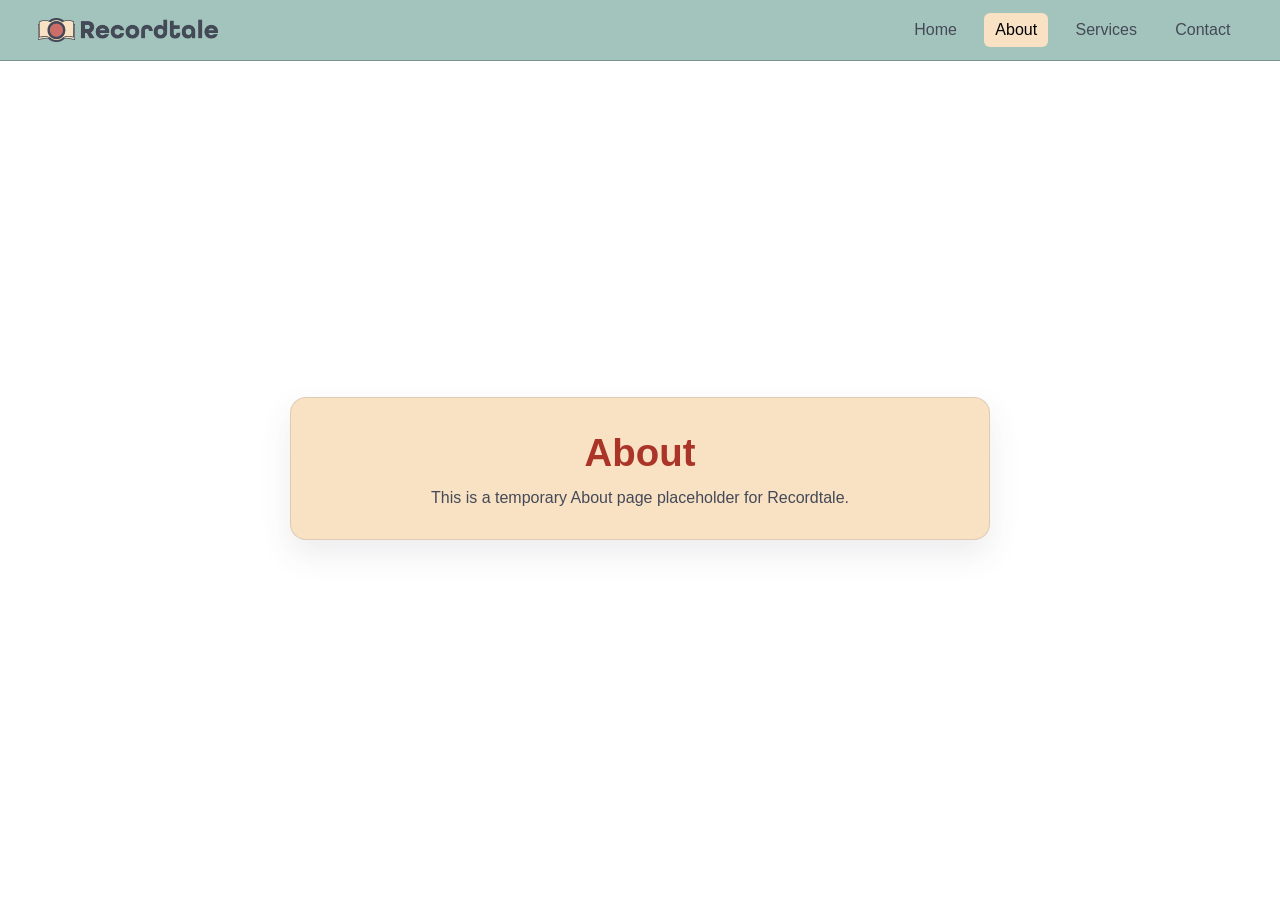
==== about.html @ f3908804 "Initial Recordtale landing page" ====
﻿<!DOCTYPE html>
<html lang="en">
<head>
  <meta charset="UTF-8" />
  <meta name="viewport" content="width=device-width, initial-scale=1.0" />
  <title>Recordtale | About</title>
  <link rel="stylesheet" href="styles.css" />
</head>
<body>
  <header class="site-header">
    <div class="container nav-wrap">
      <a class="logo" href="index.html" aria-label="Recordtale Home">
        <img src="logo.png" alt="Recordtale Logo" />
      </a>
      <button class="menu-toggle" aria-expanded="false" aria-controls="mobile-nav" aria-label="Toggle navigation">
        <span></span><span></span><span></span>
      </button>
      <nav class="desktop-nav" aria-label="Primary">
        <a href="index.html">Home</a>
        <a href="about.html" class="active">About</a>
        <a href="services.html">Services</a>
        <a href="contact.html">Contact</a>
      </nav>
    </div>
    <nav id="mobile-nav" class="mobile-nav" aria-label="Mobile primary">
      <a href="index.html">Home</a>
      <a href="about.html" class="active">About</a>
      <a href="services.html">Services</a>
      <a href="contact.html">Contact</a>
    </nav>
  </header>

  <main class="placeholder-main">
    <section class="placeholder-panel">
      <h1 class="placeholder-title">About</h1>
      <p class="placeholder-text">This is a temporary About page placeholder for Recordtale.</p>
    </section>
  </main>

  <script>
    const toggleButton = document.querySelector('.menu-toggle');
    const mobileNav = document.getElementById('mobile-nav');
    toggleButton.addEventListener('click', () => {
      const isExpanded = toggleButton.getAttribute('aria-expanded') === 'true';
      toggleButton.setAttribute('aria-expanded', String(!isExpanded));
      mobileNav.classList.toggle('open');
    });
  </script>
</body>
</html>
---- styles.css ----
﻿:root {
  --ash-grey: #a3c4bc;
  --black: #000000;
  --charcoal-blue: #444957;
  --brick-red: #ab3428;
  --champagne-mist: #f9e2c4;

  --gradient-brand: linear-gradient(135deg, #f9e2c4 0%, #a3c4bc 45%, #444957 100%);
}

* {
  box-sizing: border-box;
}

html,
body {
  margin: 0;
  padding: 0;
}

body {
  color: var(--charcoal-blue);
  background: #ffffff;

  /* TODO: Replace body font when final brand typography is ready */
  font-family: Arial, sans-serif;
}

img {
  display: block;
  max-width: 100%;
}

.container {
  width: min(1400px, 94vw);
  margin-inline: auto;
}

.site-header {
  position: sticky;
  top: 0;
  z-index: 50;
  background: var(--ash-grey);
  backdrop-filter: blur(4px);
  border-bottom: 1px solid rgba(0, 0, 0, 0.25);
}

.nav-wrap {
  display: flex;
  align-items: center;
  justify-content: space-between;
  gap: 1rem;
  padding: 0.8rem 0;
}

.logo img {
  width: 180px;
  height: auto;
}

.desktop-nav {
  display: flex;
  align-items: center;
  gap: 1rem;
}

.desktop-nav a,
.mobile-nav a {
  text-decoration: none;
  color: var(--charcoal-blue);
  padding: 0.5rem 0.7rem;
  border-radius: 6px;
  transition: background-color 160ms ease, color 160ms ease;
}

.desktop-nav a:hover,
.mobile-nav a:hover,
.desktop-nav a.active,
.mobile-nav a.active {
  background: var(--champagne-mist);
  color: var(--black);
}

.menu-toggle {
  display: none;
  border: 1px solid rgba(68, 73, 87, 0.3);
  background: transparent;
  border-radius: 8px;
  width: 42px;
  height: 42px;
  padding: 8px;
  cursor: pointer;
}

.menu-toggle span {
  display: block;
  height: 3px;
  width: 100%;
  border-radius: 4px;
  background: var(--champagne-mist);
  margin: 4px 0;
}

.mobile-nav {
  display: none;
  flex-direction: column;
  gap: 0.35rem;
  padding: 0 4vw 0.9rem;
}

.mobile-nav.open {
  display: flex;
}

.hero {
  padding: 2rem 0 3rem;
}

.content {
  text-align: center;
}

h1,
h2,
.placeholder-title {
  margin: 0;
  line-height: 1.2;

  /* TODO: Replace heading font when final brand typography is ready */
  font-family: 'Arial Black', Arial, sans-serif;
}

h1 {
  color: var(--charcoal-blue);
  font-size: clamp(2rem, 4.5vw, 3.1rem);
}

.subheading {
  margin: 1rem auto 2rem;
  max-width: 700px;
  font-size: clamp(1rem, 2vw, 1.2rem);
}

.media-grid {
  display: grid;
  grid-template-columns: 2.5fr 4.5fr;
  gap: 1.25rem;
  text-align: left;
}

.card {
  border-radius: 16px;
  padding: 1rem;
  background: var(--champagne-mist);
  box-shadow: 0 14px 32px rgba(68, 73, 87, 0.12);
  border: 1px solid rgba(68, 73, 87, 0.09);
}

.card h2 {
  margin-bottom: 0.9rem;
  color: var(--charcoal-blue);
  font-size: 1.2rem;
  text-align: center;
}

.video-frame {
  margin-inline: auto;
  width: min(100%, 420px);
  aspect-ratio: 9 / 16;
  border-radius: 12px;
  overflow: hidden;
  border: 2px solid var(--ash-grey);
  background: var(--gradient-brand);
}

.video-frame iframe {
  width: 100%;
  height: 100%;
  border: 0;
}

.calendly-card .calendly-inline-widget {
  width: 100%;
  min-width: 0;
  height: 700px;
}

.placeholder-main {
  padding: 4rem 0;
  min-height: calc(100dvh - 84px);
  display: grid;
  place-items: center;
}

.placeholder-panel {
  width: min(700px, 92vw);
  text-align: center;
  padding: 2rem;
  border-radius: 16px;
  background: var(--champagne-mist);
  border: 1px solid rgba(68, 73, 87, 0.15);
  box-shadow: 0 14px 32px rgba(68, 73, 87, 0.1);
}

.placeholder-title {
  color: var(--brick-red);
  font-size: clamp(1.8rem, 4vw, 2.4rem);
  margin-bottom: 0.8rem;
}

.placeholder-text {
  margin: 0;
  font-size: 1rem;
}

@media (max-width: 900px) {
  .media-grid {
    grid-template-columns: 1fr;
  }

  .video-frame {
    width: min(100%, 360px);
  }
}

@media (max-width: 760px) {
  .desktop-nav {
    display: none;
  }

  .menu-toggle {
    display: inline-block;
  }

  .hero {
    padding-top: 1.4rem;
  }

  .subheading {
    margin-bottom: 1.5rem;
  }

  .card {
    padding: 0.85rem;
  }

  .calendly-card .calendly-inline-widget {
    height: 620px;
  }
}
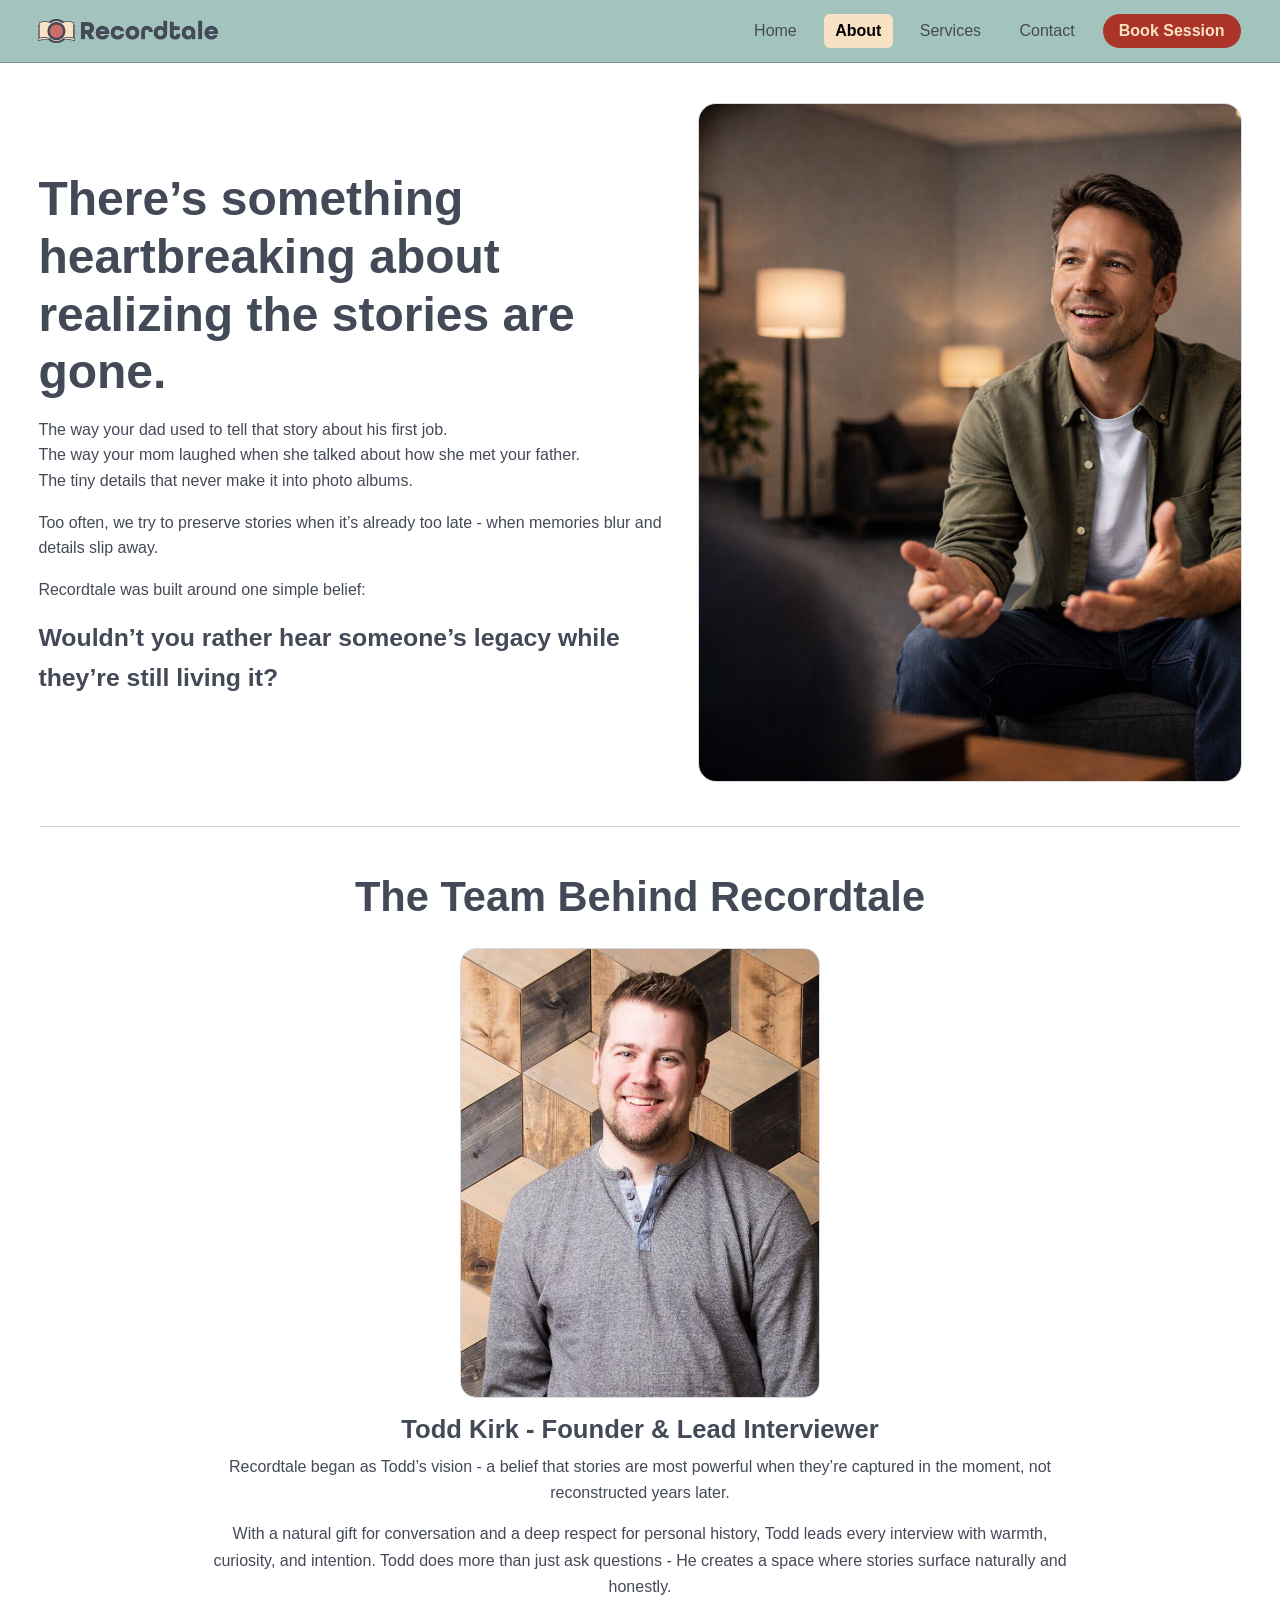
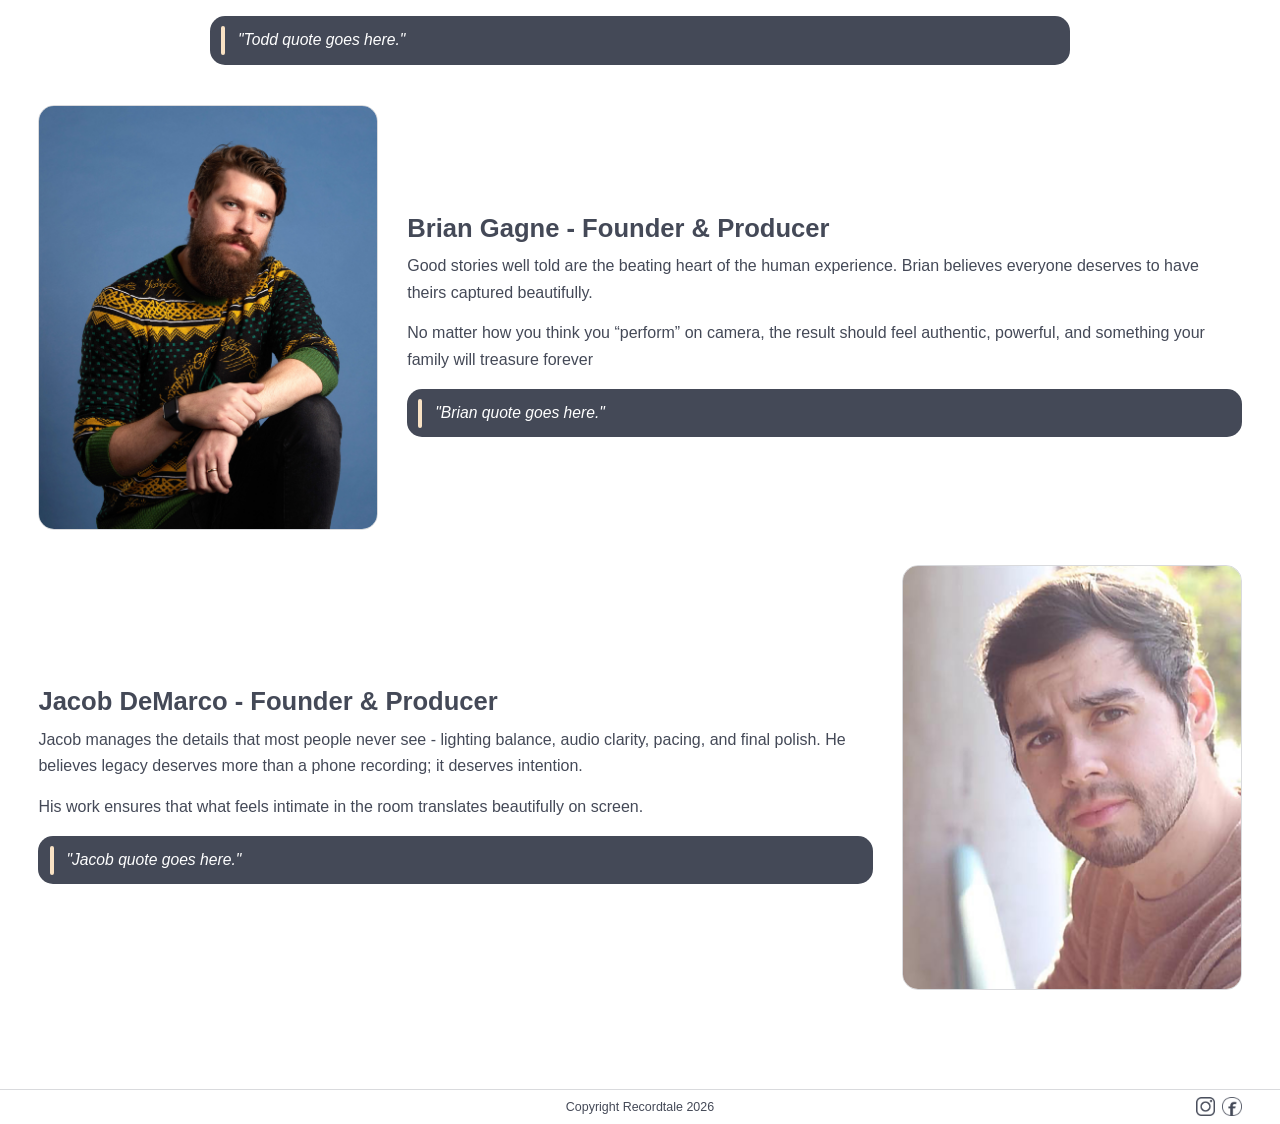
==== commit a1ba4db6: "Refactor shared layout, unify typography, and update site pages" ====
--- a/about.html
+++ b/about.html
@@ -6,47 +6,65 @@
   <title>Recordtale | About</title>
   <link rel="stylesheet" href="styles.css" />
 </head>
-<body>
-  <header class="site-header">
-    <div class="container nav-wrap">
-      <a class="logo" href="index.html" aria-label="Recordtale Home">
-        <img src="logo.png" alt="Recordtale Logo" />
-      </a>
-      <button class="menu-toggle" aria-expanded="false" aria-controls="mobile-nav" aria-label="Toggle navigation">
-        <span></span><span></span><span></span>
-      </button>
-      <nav class="desktop-nav" aria-label="Primary">
-        <a href="index.html">Home</a>
-        <a href="about.html" class="active">About</a>
-        <a href="services.html">Services</a>
-        <a href="contact.html">Contact</a>
-      </nav>
-    </div>
-    <nav id="mobile-nav" class="mobile-nav" aria-label="Mobile primary">
-      <a href="index.html">Home</a>
-      <a href="about.html" class="active">About</a>
-      <a href="services.html">Services</a>
-      <a href="contact.html">Contact</a>
-    </nav>
-  </header>
+<body data-page="about">
+  <header id="site-header"></header>
 
-  <main class="placeholder-main">
-    <section class="placeholder-panel">
-      <h1 class="placeholder-title">About</h1>
-      <p class="placeholder-text">This is a temporary About page placeholder for Recordtale.</p>
+  <main class="about-main">
+    <section class="container about-section about-story-grid">
+      <div class="about-copy">
+        <h1 class="about-heading">There&rsquo;s something heartbreaking about realizing the stories are gone.</h1>
+        <p>The way your dad used to tell that story about his first job.<br />The way your mom laughed when she talked about how she met your father.<br />The tiny details that never make it into photo albums.</p>
+        <p>Too often, we try to preserve stories when it&rsquo;s already too late - when memories blur and details slip away.</p>
+        <p>Recordtale was built around one simple belief:</p>
+        <p class="about-belief">Wouldn&rsquo;t you rather hear someone&rsquo;s legacy while they&rsquo;re still living it?</p>
+      </div>
+      <div class="about-image-wrap">
+        <img src="assets/ExampleImage1.png" alt="Recordtale story image" class="about-image" />
+      </div>
+    </section>
+
+    <hr class="about-divider" />
+
+    <section class="container about-section about-team">
+      <h2 class="team-heading">The Team Behind Recordtale</h2>
+
+      <article class="founder founder-center">
+        <img src="assets/Todd.jpg" alt="Todd Kirk portrait" class="founder-image founder-image-todd-small" />
+        <h3>Todd Kirk - Founder &amp; Lead Interviewer</h3>
+        <p>Recordtale began as Todd&rsquo;s vision - a belief that stories are most powerful when they&rsquo;re captured in the moment, not reconstructed years later.</p>
+        <p>With a natural gift for conversation and a deep respect for personal history, Todd leads every interview with warmth, curiosity, and intention. Todd does more than just ask questions - He creates a space where stories surface naturally and honestly.</p>
+        <blockquote class="founder-quote">"Todd quote goes here."</blockquote>
+      </article>
+
+      <article class="founder founder-row">
+        <img src="assets/Brian.jpg" alt="Brian portrait" class="founder-image" />
+        <div class="founder-copy">
+          <h3>Brian Gagne - Founder &amp; Producer</h3>
+          <p>Good stories well told are the beating heart of the human experience. Brian believes everyone deserves to have theirs captured beautifully.</p>
+          <p>No matter how you think you “perform” on camera, the result should feel authentic, powerful, and something your family will treasure forever</p>
+          <blockquote class="founder-quote">"Brian quote goes here."</blockquote>
+        </div>
+      </article>
+
+      <article class="founder founder-row reverse">
+        <div class="founder-copy">
+          <h3>Jacob DeMarco - Founder &amp; Producer</h3>
+          <p>Jacob manages the details that most people never see - lighting balance, audio clarity, pacing, and final polish. He believes legacy deserves more than a phone recording; it deserves intention.</p>
+          <p>His work ensures that what feels intimate in the room translates beautifully on screen.</p>
+          <blockquote class="founder-quote">"Jacob quote goes here."</blockquote>
+        </div>
+        <img src="assets/Jacob.jpg" alt="Jacob portrait" class="founder-image" />
+      </article>
     </section>
   </main>
-
-  <script>
-    const toggleButton = document.querySelector('.menu-toggle');
-    const mobileNav = document.getElementById('mobile-nav');
-    toggleButton.addEventListener('click', () => {
-      const isExpanded = toggleButton.getAttribute('aria-expanded') === 'true';
-      toggleButton.setAttribute('aria-expanded', String(!isExpanded));
-      mobileNav.classList.toggle('open');
-    });
-  </script>
+  <footer id="site-footer"></footer>
+    <script src="shared-layout.js"></script>
 </body>
 </html>
 
 
+
+
+
+
+
--- a/styles.css
+++ b/styles.css
@@ -4,6 +4,8 @@
   --charcoal-blue: #444957;
   --brick-red: #ab3428;
   --champagne-mist: #f9e2c4;
+  --font-body: 'Segoe UI', Arial, sans-serif;
+  --font-heading: 'All Round Gothic', 'Segoe UI', Arial, sans-serif;
 
   --gradient-brand: linear-gradient(135deg, #f9e2c4 0%, #a3c4bc 45%, #444957 100%);
 }
@@ -23,7 +25,7 @@
   background: #ffffff;
 
   /* TODO: Replace body font when final brand typography is ready */
-  font-family: Arial, sans-serif;
+  font-family: var(--font-body);
 }
 
 img {
@@ -79,6 +81,11 @@
 .mobile-nav a.active {
   background: var(--champagne-mist);
   color: var(--black);
+}
+
+.desktop-nav a.active,
+.mobile-nav a.active {
+  font-weight: 700;
 }
 
 .menu-toggle {
@@ -122,12 +129,12 @@
 
 h1,
 h2,
+h3,
 .placeholder-title {
   margin: 0;
   line-height: 1.2;
 
-  /* TODO: Replace heading font when final brand typography is ready */
-  font-family: 'Arial Black', Arial, sans-serif;
+  font-family: var(--font-heading);
 }
 
 h1 {
@@ -254,3 +261,525 @@
 
 
 
+
+.home-hero {
+  padding: 3rem 0 4rem;
+}
+
+.home-hero-grid {
+  display: grid;
+  grid-template-columns: 1.1fr 1fr;
+  gap: 2rem;
+  align-items: center;
+}
+
+.home-copy {
+  text-align: left;
+}
+
+.home-copy .subheading {
+  margin: 1rem 0 0;
+  max-width: 780px;
+  font-size: clamp(1rem, 1.8vw, 1.25rem);
+}
+
+.home-cta {
+  display: inline-block;
+  margin-top: 1.4rem;
+  padding: 0.9rem 1.6rem;
+  border-radius: 999px;
+  background: var(--brick-red);
+  color: var(--champagne-mist);
+  border: 1px solid var(--ash-grey);
+  text-decoration: none;
+
+  /* TODO: Replace heading font when final brand typography is ready */
+  font-family: var(--font-heading);
+  font-weight: 700;
+  font-size: 1.1rem;
+  line-height: 1;
+}
+
+.home-cta:hover {
+  filter: brightness(0.95);
+}
+
+.home-media {
+  aspect-ratio: 16 / 10;
+  border-radius: 18px;
+  border: 2px dashed var(--ash-grey);
+  background: var(--champagne-mist);
+  display: grid;
+  place-items: center;
+  box-shadow: 0 14px 32px rgba(68, 73, 87, 0.12);
+  color: var(--charcoal-blue);
+  text-align: center;
+  padding: 1rem;
+
+  /* TODO: Replace body font when final brand typography is ready */
+  font-family: var(--font-body);
+  font-weight: 700;
+}
+
+.home-media-image {
+  width: 100%;
+  height: 100%;
+  object-fit: cover;
+  border-radius: 16px;
+}
+
+@media (max-width: 900px) {
+  .home-hero-grid {
+    grid-template-columns: 1fr;
+    gap: 1.5rem;
+  }
+
+  .home-copy {
+    text-align: center;
+  }
+
+  .home-copy .subheading {
+    margin-inline: auto;
+  }
+}
+
+.desktop-nav a.nav-cta {
+  margin-left: auto;
+  background: var(--brick-red);
+  color: var(--champagne-mist);
+  border: 1px solid var(--ash-grey);
+  border-radius: 999px;
+  padding: 0.5rem 1rem;
+  /* TODO: Replace heading font when final brand typography is ready */
+  font-family: var(--font-heading);
+  font-weight: 700;
+}
+
+.desktop-nav a.nav-cta:hover,
+.desktop-nav a.nav-cta.active {
+  background: var(--brick-red);
+  color: var(--champagne-mist);
+  border: 1px solid var(--ash-grey);
+}
+
+.desktop-nav a.nav-cta:hover {
+  filter: brightness(0.95);
+}
+
+.mobile-nav a.nav-cta {
+  background: var(--brick-red);
+  color: var(--champagne-mist);
+  border: 1px solid var(--ash-grey);
+  /* TODO: Replace heading font when final brand typography is ready */
+  font-family: var(--font-heading);
+  font-weight: 700;
+}
+
+.mobile-nav a.nav-cta:hover,
+.mobile-nav a.nav-cta.active {
+  background: var(--brick-red);
+  color: var(--champagne-mist);
+  border: 1px solid var(--ash-grey);
+}
+
+.mobile-nav a.nav-cta:hover {
+  filter: brightness(0.95);
+}
+
+.solo-calendly {
+  width: min(100%, 1100px);
+  min-width: 320px;
+  height: 900px;
+  margin: 0 auto;
+}
+
+@media (max-width: 760px) {
+  .solo-calendly {
+    height: 620px;
+  }
+}
+
+.about-main {
+  padding: 2.5rem 0 4rem;
+}
+
+.about-section {
+  margin: 0 auto;
+}
+
+.about-story-grid {
+  display: grid;
+  grid-template-columns: 1.15fr 1fr;
+  gap: 2.2rem;
+  align-items: center;
+}
+
+.about-heading {
+  margin-bottom: 1rem;
+  font-size: clamp(2rem, 4vw, 3rem);
+}
+
+.about-copy p {
+  margin: 0 0 1rem;
+  line-height: 1.6;
+}
+
+.about-belief {
+  font-size: clamp(1.2rem, 2.3vw, 1.55rem);
+  font-weight: 700;
+}
+
+.about-image-wrap {
+  display: grid;
+  place-items: center;
+}
+
+.about-image {
+  width: 100%;
+  max-width: 560px;
+  aspect-ratio: 4 / 5;
+  object-fit: cover;
+  border-radius: 18px;
+  border: 1px solid rgba(68, 73, 87, 0.2);
+}
+
+.about-divider {
+  width: min(1200px, 94vw);
+  border: 0;
+  border-top: 1px solid rgba(68, 73, 87, 0.25);
+  margin: 2.8rem auto;
+}
+
+.about-process {
+  text-align: center;
+}
+
+.about-process h2 {
+  font-size: clamp(1.8rem, 3.2vw, 2.5rem);
+  margin-bottom: 0.5rem;
+}
+
+.about-process h3 {
+  margin: 0 0 1.3rem;
+  font-size: clamp(1.2rem, 2vw, 1.6rem);
+}
+
+.about-process-copy {
+  width: min(760px, 92vw);
+  margin: 0 auto;
+  text-align: left;
+}
+
+.about-process-copy p {
+  margin: 0 0 1rem;
+  line-height: 1.65;
+}
+
+.services-lead {
+  font-weight: 700;
+  margin-bottom: 0.7rem;
+}
+
+.services-flow {
+  display: grid;
+  grid-template-columns: 1fr auto 1fr auto 1fr auto 1fr;
+  align-items: stretch;
+  gap: 0.6rem;
+}
+
+.flow-step {
+  position: relative;
+  border-radius: 12px;
+  background: var(--champagne-mist);
+  border: 1px solid rgba(68, 73, 87, 0.2);
+  padding: 0.8rem 0.7rem 0.7rem 2rem;
+  min-height: 92px;
+}
+
+.flow-step p {
+  margin: 0;
+  font-size: 0.9rem;
+  line-height: 1.35;
+}
+
+.step-number {
+  position: absolute;
+  top: 0.45rem;
+  left: 0.55rem;
+  font-family: var(--font-body);
+  font-weight: 700;
+  font-size: 1.2rem;
+  color: var(--brick-red);
+  line-height: 1;
+}
+
+.flow-arrow {
+  display: grid;
+  place-items: center;
+  color: var(--charcoal-blue);
+  font-size: 1.2rem;
+  font-weight: 700;
+}
+
+.about-process-copy ul {
+  margin: 0 0 1rem;
+  padding-left: 1.25rem;
+}
+
+.about-process-copy li {
+  margin-bottom: 0.6rem;
+  line-height: 1.5;
+}
+
+.about-result {
+  font-weight: 700;
+  font-size: 1.1rem;
+}
+
+.services-pricing {
+  text-align: center;
+}
+
+.services-pricing h2 {
+  margin-bottom: 0.5rem;
+  font-size: clamp(1.7rem, 3vw, 2.3rem);
+}
+
+.services-pricing-subheading {
+  margin: 0 auto 1.5rem;
+  max-width: 700px;
+}
+
+.pricing-grid {
+  display: grid;
+  grid-template-columns: repeat(3, minmax(0, 1fr));
+  gap: 1rem;
+  text-align: left;
+}
+
+.pricing-card {
+  border-radius: 15px;
+  padding: 1rem;
+  background: var(--champagne-mist);
+  border: 1px solid rgba(68, 73, 87, 0.15);
+  box-shadow: 0 10px 24px rgba(68, 73, 87, 0.08);
+}
+
+.pricing-card h3 {
+  margin: 0 0 0.5rem;
+  font-size: 1.25rem;
+}
+
+.pricing-price {
+  margin: 0;
+  font-family: var(--font-body);
+  font-weight: 700;
+  font-size: 2rem;
+  color: var(--brick-red);
+}
+
+.pricing-note {
+  margin: 0.3rem 0 0.9rem;
+  font-size: 0.92rem;
+  color: var(--charcoal-blue);
+}
+
+.pricing-card ul {
+  margin: 0;
+  padding-left: 1.15rem;
+}
+
+.pricing-card li {
+  margin-bottom: 0.5rem;
+  line-height: 1.45;
+}
+
+.pricing-card-featured {
+  border-color: var(--ash-grey);
+  box-shadow: 0 14px 30px rgba(68, 73, 87, 0.14);
+}
+
+.about-team {
+  text-align: center;
+}
+
+.team-heading {
+  margin-bottom: 1.6rem;
+  font-size: clamp(1.9rem, 3.4vw, 2.6rem);
+}
+
+.founder {
+  margin-bottom: 2.2rem;
+}
+
+.founder h3 {
+  margin: 1rem 0 0.6rem;
+  font-size: clamp(1.25rem, 2.1vw, 1.6rem);
+}
+
+.founder p {
+  margin: 0 0 0.9rem;
+  line-height: 1.65;
+}
+
+.founder-quote {
+  position: relative;
+  margin: 1rem 0 0;
+  padding: 0.75rem 1rem 0.75rem 1.75rem;
+  border-radius: 15px;
+  background: #444957;
+  color: #ffffff;
+  font-family: var(--font-body);
+  font-style: italic;
+  font-size: 0.98rem;
+  line-height: 1.55;
+}
+
+.founder-quote::before {
+  content: "";
+  position: absolute;
+  left: 0.7rem;
+  top: 0.6rem;
+  bottom: 0.6rem;
+  width: 4px;
+  border-radius: 999px;
+  background: #f9e2c4;
+}
+
+.founder-center {
+  width: min(860px, 94vw);
+  margin: 0 auto 2.5rem;
+}
+
+.founder-center .founder-image {
+  margin: 0 auto;
+}
+
+.founder-center .founder-quote {
+  text-align: left;
+}
+
+.founder-row {
+  display: grid;
+  grid-template-columns: minmax(220px, 340px) 1fr;
+  gap: 1.8rem;
+  align-items: center;
+  text-align: left;
+}
+
+.founder-row.reverse {
+  grid-template-columns: 1fr minmax(220px, 340px);
+}
+
+.founder-image {
+  width: 100%;
+  aspect-ratio: 4 / 5;
+  object-fit: cover;
+  border-radius: 16px;
+  border: 1px solid rgba(68, 73, 87, 0.2);
+}
+
+.founder-image-todd-small {
+  max-width: 360px;
+  margin: 0 auto;
+}
+
+@media (max-width: 1000px) {
+  .about-story-grid {
+    grid-template-columns: 1fr;
+  }
+
+  .about-image {
+    max-width: 500px;
+  }
+
+  .pricing-grid {
+    grid-template-columns: repeat(2, minmax(0, 1fr));
+  }
+
+  .services-flow {
+    grid-template-columns: 1fr 1fr;
+  }
+
+  .flow-arrow {
+    display: none;
+  }
+}
+
+@media (max-width: 900px) {
+  .founder-row,
+  .founder-row.reverse {
+    grid-template-columns: 1fr;
+    text-align: center;
+  }
+
+  .founder-row .founder-image,
+  .founder-row.reverse .founder-image {
+    margin: 0 auto;
+    max-width: 340px;
+  }
+
+  .pricing-grid {
+    grid-template-columns: 1fr;
+  }
+
+  .services-flow {
+    grid-template-columns: 1fr;
+  }
+}
+
+.site-footer {
+  border-top: 1px solid rgba(68, 73, 87, 0.2);
+  padding: 0.45rem 0;
+  background: #ffffff;
+}
+
+.footer-inner {
+  display: grid;
+  grid-template-columns: 1fr auto 1fr;
+  align-items: center;
+  gap: 0.5rem;
+}
+
+.footer-copy {
+  margin: 0;
+  text-align: center;
+  font-size: 0.78rem;
+  color: var(--charcoal-blue);
+}
+
+.footer-social {
+  display: flex;
+  justify-content: flex-end;
+  align-items: center;
+  gap: 0.45rem;
+}
+
+.footer-social a {
+  text-decoration: none;
+}
+
+.social-icon {
+  width: 1.2rem;
+  height: 1.2rem;
+  display: block;
+  object-fit: contain;
+}
+
+@media (max-width: 760px) {
+  .footer-inner {
+    grid-template-columns: 1fr;
+    justify-items: center;
+    gap: 0.3rem;
+  }
+
+  .footer-spacer {
+    display: none;
+  }
+
+  .footer-social {
+    justify-content: center;
+  }
+}
+
+
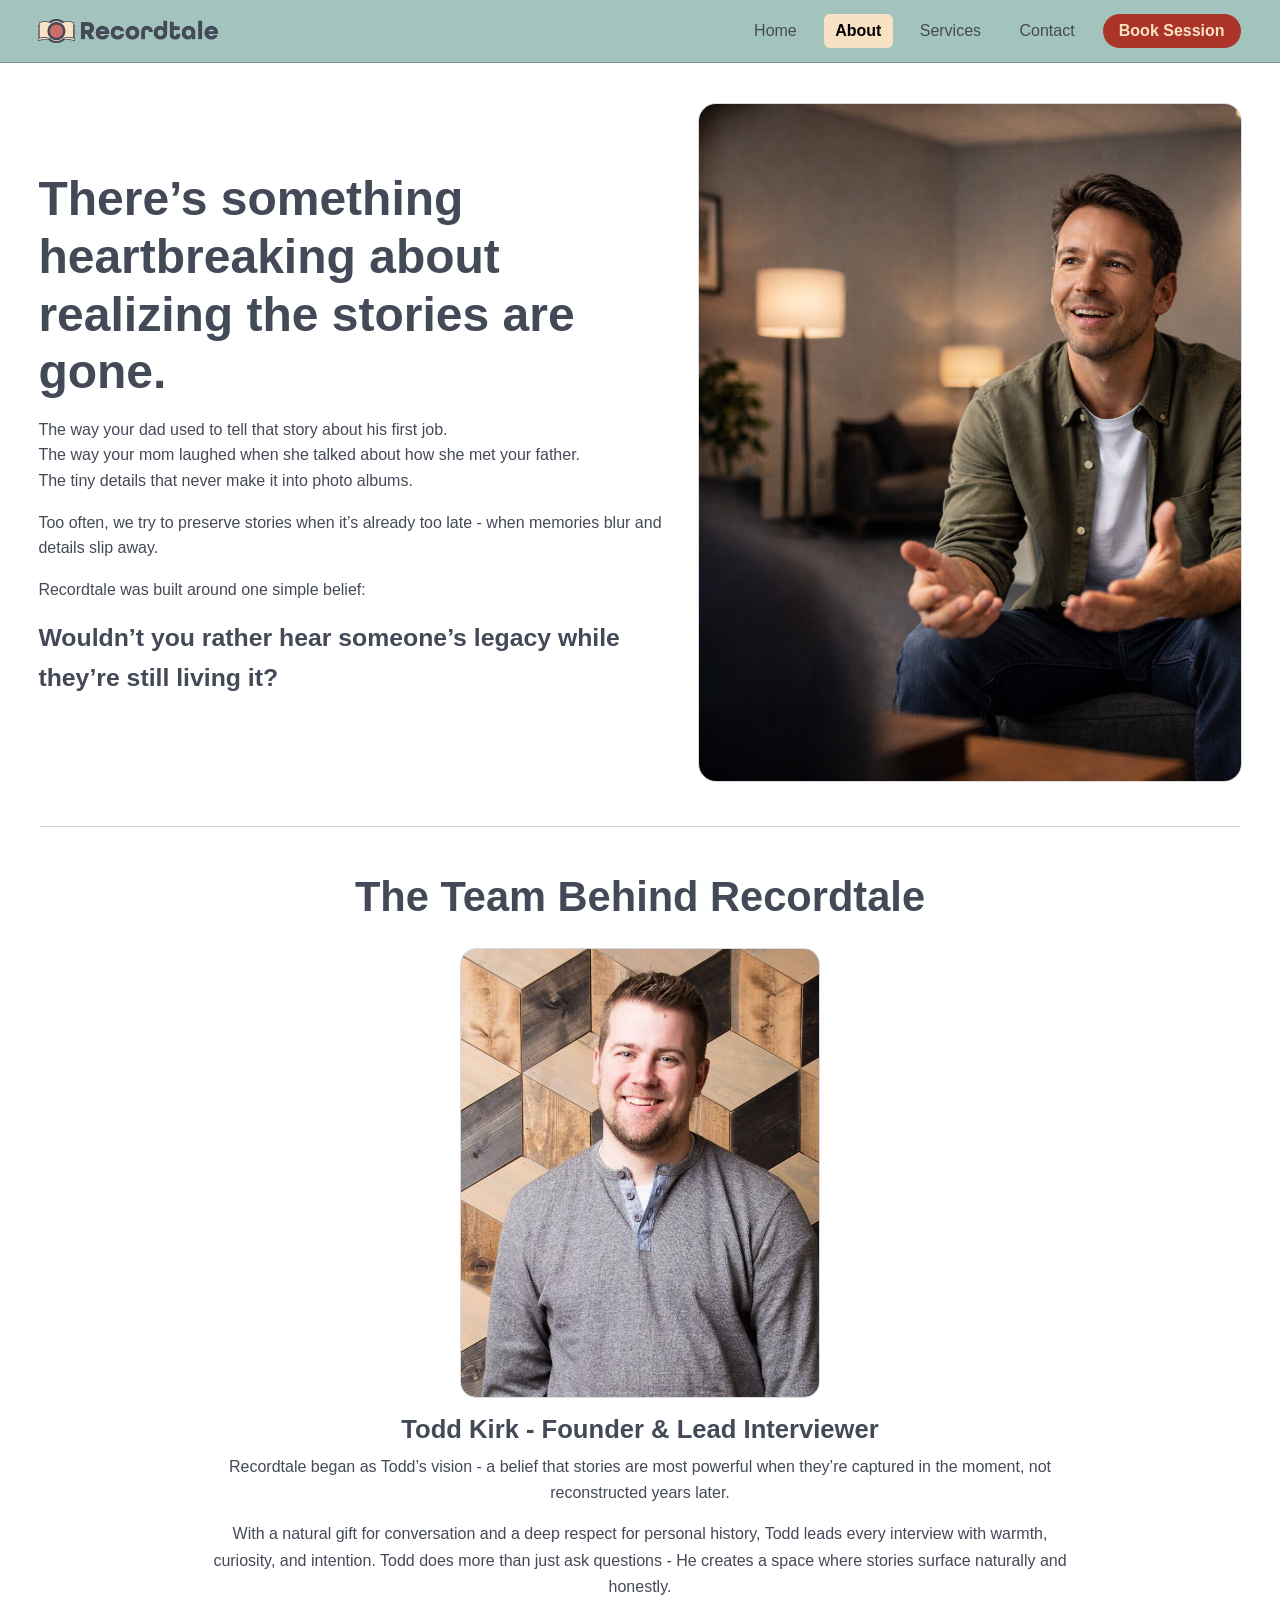
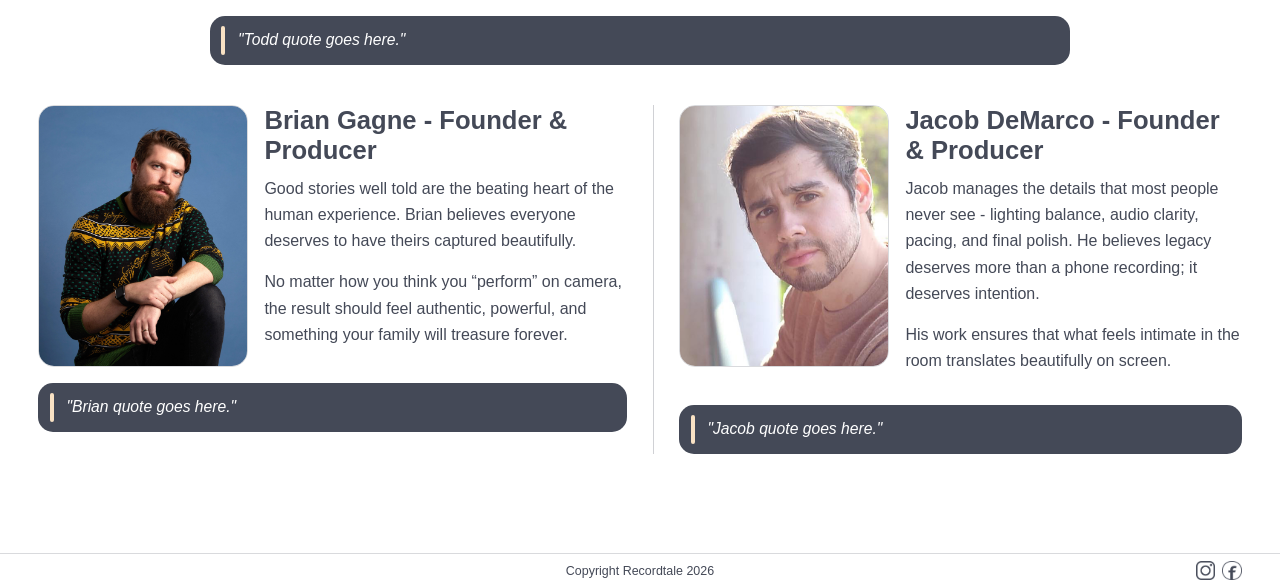
==== commit 87760d8d: "Refactor About founder duo layout with side-by-side profiles" ====
--- a/about.html
+++ b/about.html
@@ -36,25 +36,31 @@
         <blockquote class="founder-quote">"Todd quote goes here."</blockquote>
       </article>
 
-      <article class="founder founder-row">
-        <img src="assets/Brian.jpg" alt="Brian portrait" class="founder-image" />
-        <div class="founder-copy">
-          <h3>Brian Gagne - Founder &amp; Producer</h3>
-          <p>Good stories well told are the beating heart of the human experience. Brian believes everyone deserves to have theirs captured beautifully.</p>
-          <p>No matter how you think you “perform” on camera, the result should feel authentic, powerful, and something your family will treasure forever</p>
+      <div class="founder-duo">
+        <article class="founder founder-duo-item">
+          <div class="founder-duo-top">
+            <img src="assets/Brian.jpg" alt="Brian portrait" class="founder-image founder-duo-image" />
+            <div class="founder-copy">
+              <h3>Brian Gagne - Founder &amp; Producer</h3>
+              <p>Good stories well told are the beating heart of the human experience. Brian believes everyone deserves to have theirs captured beautifully.</p>
+              <p>No matter how you think you “perform” on camera, the result should feel authentic, powerful, and something your family will treasure forever.</p>
+            </div>
+          </div>
           <blockquote class="founder-quote">"Brian quote goes here."</blockquote>
-        </div>
-      </article>
+        </article>
 
-      <article class="founder founder-row reverse">
-        <div class="founder-copy">
-          <h3>Jacob DeMarco - Founder &amp; Producer</h3>
-          <p>Jacob manages the details that most people never see - lighting balance, audio clarity, pacing, and final polish. He believes legacy deserves more than a phone recording; it deserves intention.</p>
-          <p>His work ensures that what feels intimate in the room translates beautifully on screen.</p>
+        <article class="founder founder-duo-item">
+          <div class="founder-duo-top">
+            <img src="assets/Jacob.jpg" alt="Jacob portrait" class="founder-image founder-duo-image" />
+            <div class="founder-copy">
+              <h3>Jacob DeMarco - Founder &amp; Producer</h3>
+              <p>Jacob manages the details that most people never see - lighting balance, audio clarity, pacing, and final polish. He believes legacy deserves more than a phone recording; it deserves intention.</p>
+              <p>His work ensures that what feels intimate in the room translates beautifully on screen.</p>
+            </div>
+          </div>
           <blockquote class="founder-quote">"Jacob quote goes here."</blockquote>
-        </div>
-        <img src="assets/Jacob.jpg" alt="Jacob portrait" class="founder-image" />
-      </article>
+        </article>
+      </div>
     </section>
   </main>
   <footer id="site-footer"></footer>
--- a/styles.css
+++ b/styles.css
@@ -275,6 +275,22 @@
 
 .home-copy {
   text-align: left;
+}
+
+.home-copy-logo {
+  width: clamp(196px, 25.3vw, 299px);
+  height: auto;
+  margin-bottom: 0.8rem;
+}
+
+.home-logo-divider {
+  display: block;
+  width: 100px;
+  height: 2px;
+  border-radius: 999px;
+  background: var(--charcoal-blue);
+  margin-top: 2rem;
+  margin-bottom: 1rem;
 }
 
 .home-copy .subheading {
@@ -659,6 +675,37 @@
   text-align: left;
 }
 
+.founder-duo {
+  display: grid;
+  grid-template-columns: 1fr 1fr;
+  gap: 1.6rem;
+  align-items: start;
+}
+
+.founder-duo-item {
+  text-align: left;
+}
+
+.founder-duo-item + .founder-duo-item {
+  border-left: 1px solid rgba(68, 73, 87, 0.25);
+  padding-left: 1.6rem;
+}
+
+.founder-duo-top {
+  display: grid;
+  grid-template-columns: minmax(170px, 210px) 1fr;
+  gap: 1rem;
+  align-items: start;
+}
+
+.founder-duo-image {
+  max-width: 210px;
+}
+
+.founder-duo .founder-copy h3 {
+  margin: 0 0 0.6rem;
+}
+
 .founder-row {
   display: grid;
   grid-template-columns: minmax(220px, 340px) 1fr;
@@ -707,6 +754,27 @@
 }
 
 @media (max-width: 900px) {
+  .founder-duo {
+    grid-template-columns: 1fr;
+    gap: 1.4rem;
+  }
+
+  .founder-duo-item + .founder-duo-item {
+    border-left: 0;
+    border-top: 1px solid rgba(68, 73, 87, 0.25);
+    padding-left: 0;
+    padding-top: 1.4rem;
+  }
+
+  .founder-duo-top {
+    grid-template-columns: 1fr;
+    text-align: center;
+  }
+
+  .founder-duo-image {
+    margin: 0 auto;
+  }
+
   .founder-row,
   .founder-row.reverse {
     grid-template-columns: 1fr;
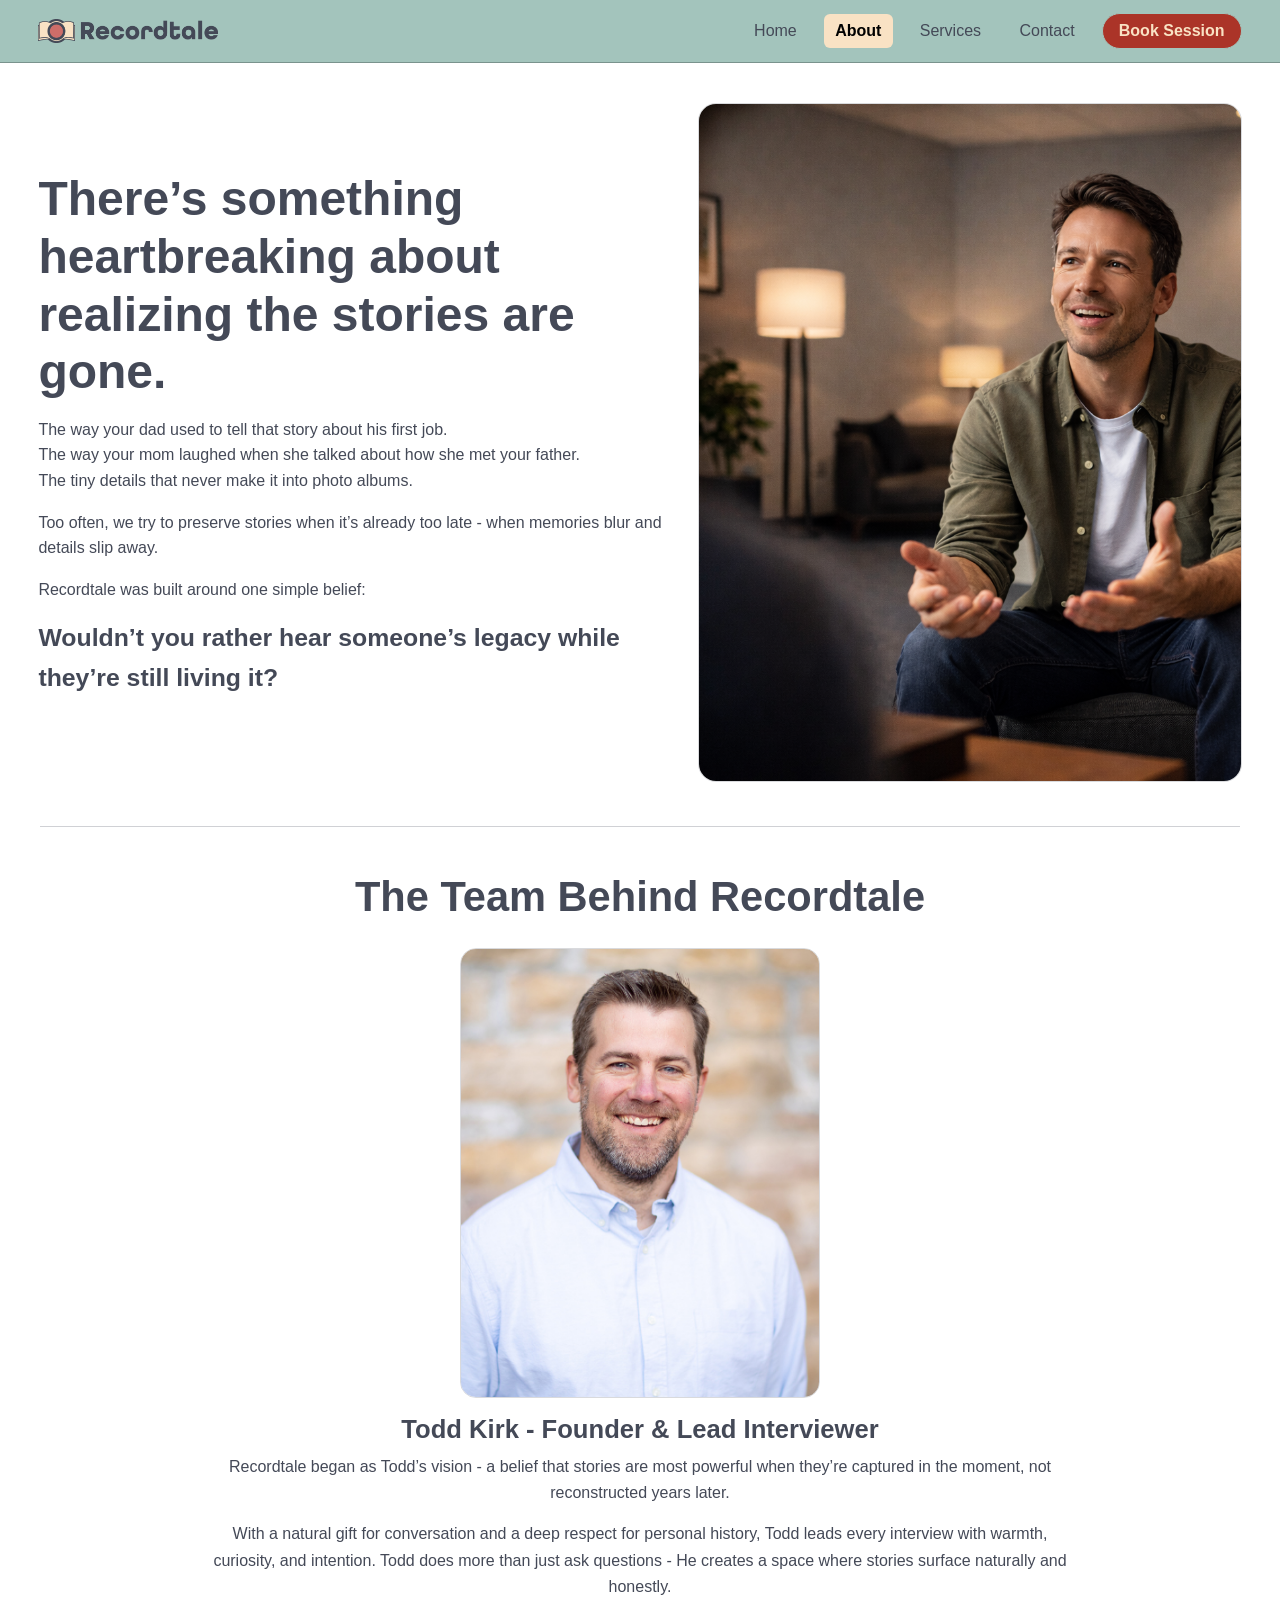
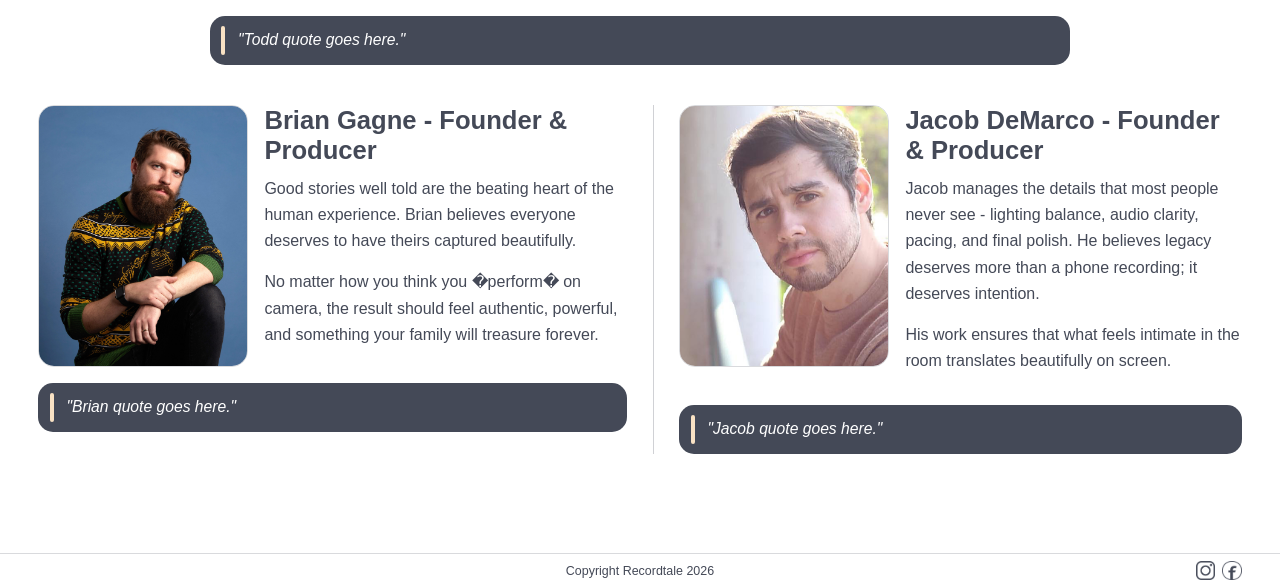
==== commit c2830e8e: "Update site embeds, favicon setup, CTA typography, and founders page styling" ====
--- a/about.html
+++ b/about.html
@@ -1,10 +1,11 @@
-﻿<!DOCTYPE html>
+<!DOCTYPE html>
 <html lang="en">
 <head>
   <meta charset="UTF-8" />
   <meta name="viewport" content="width=device-width, initial-scale=1.0" />
   <title>Recordtale | About</title>
   <link rel="stylesheet" href="styles.css" />
+  <link rel="icon" type="image/svg+xml" href="assets/favicon-sq.svg" />
 </head>
 <body data-page="about">
   <header id="site-header"></header>
@@ -43,7 +44,7 @@
             <div class="founder-copy">
               <h3>Brian Gagne - Founder &amp; Producer</h3>
               <p>Good stories well told are the beating heart of the human experience. Brian believes everyone deserves to have theirs captured beautifully.</p>
-              <p>No matter how you think you “perform” on camera, the result should feel authentic, powerful, and something your family will treasure forever.</p>
+              <p>No matter how you think you �perform� on camera, the result should feel authentic, powerful, and something your family will treasure forever.</p>
             </div>
           </div>
           <blockquote class="founder-quote">"Brian quote goes here."</blockquote>
--- a/styles.css
+++ b/styles.css
@@ -186,6 +186,15 @@
   border: 0;
 }
 
+[data-page="founders-special"] .video-frame {
+  margin-top: 80px;
+}
+
+[data-page="founders-special"] .video-card h2,
+[data-page="founders-special"] .calendly-card h2 {
+  font-size: clamp(1.5rem, 2.2vw, 2rem);
+}
+
 .calendly-card .calendly-inline-widget {
   width: 100%;
   min-width: 0;
@@ -309,11 +318,33 @@
   border: 1px solid var(--ash-grey);
   text-decoration: none;
 
-  /* TODO: Replace heading font when final brand typography is ready */
-  font-family: var(--font-heading);
+  font-family: var(--font-body);
   font-weight: 700;
   font-size: 1.1rem;
   line-height: 1;
+}
+
+.home-cta-row {
+  margin-top: 1.4rem;
+  display: flex;
+  align-items: flex-start;
+  gap: 1rem;
+  flex-wrap: wrap;
+}
+
+.home-cta-row .home-cta {
+  margin-top: 5rem;
+}
+
+.home-beehiiv-embed {
+  width: 560px;
+  max-width: 100%;
+  min-height: 207px;
+  margin: 0;
+  border: 0;
+  border-radius: 0;
+  background-color: transparent;
+  box-shadow: 0 0 #0000;
 }
 
 .home-cta:hover {
@@ -356,6 +387,10 @@
 
   .home-copy .subheading {
     margin-inline: auto;
+  }
+
+  .home-cta-row {
+    justify-content: center;
   }
 }
 
@@ -366,8 +401,7 @@
   border: 1px solid var(--ash-grey);
   border-radius: 999px;
   padding: 0.5rem 1rem;
-  /* TODO: Replace heading font when final brand typography is ready */
-  font-family: var(--font-heading);
+  font-family: var(--font-body);
   font-weight: 700;
 }
 
@@ -386,8 +420,7 @@
   background: var(--brick-red);
   color: var(--champagne-mist);
   border: 1px solid var(--ash-grey);
-  /* TODO: Replace heading font when final brand typography is ready */
-  font-family: var(--font-heading);
+  font-family: var(--font-body);
   font-weight: 700;
 }
 
